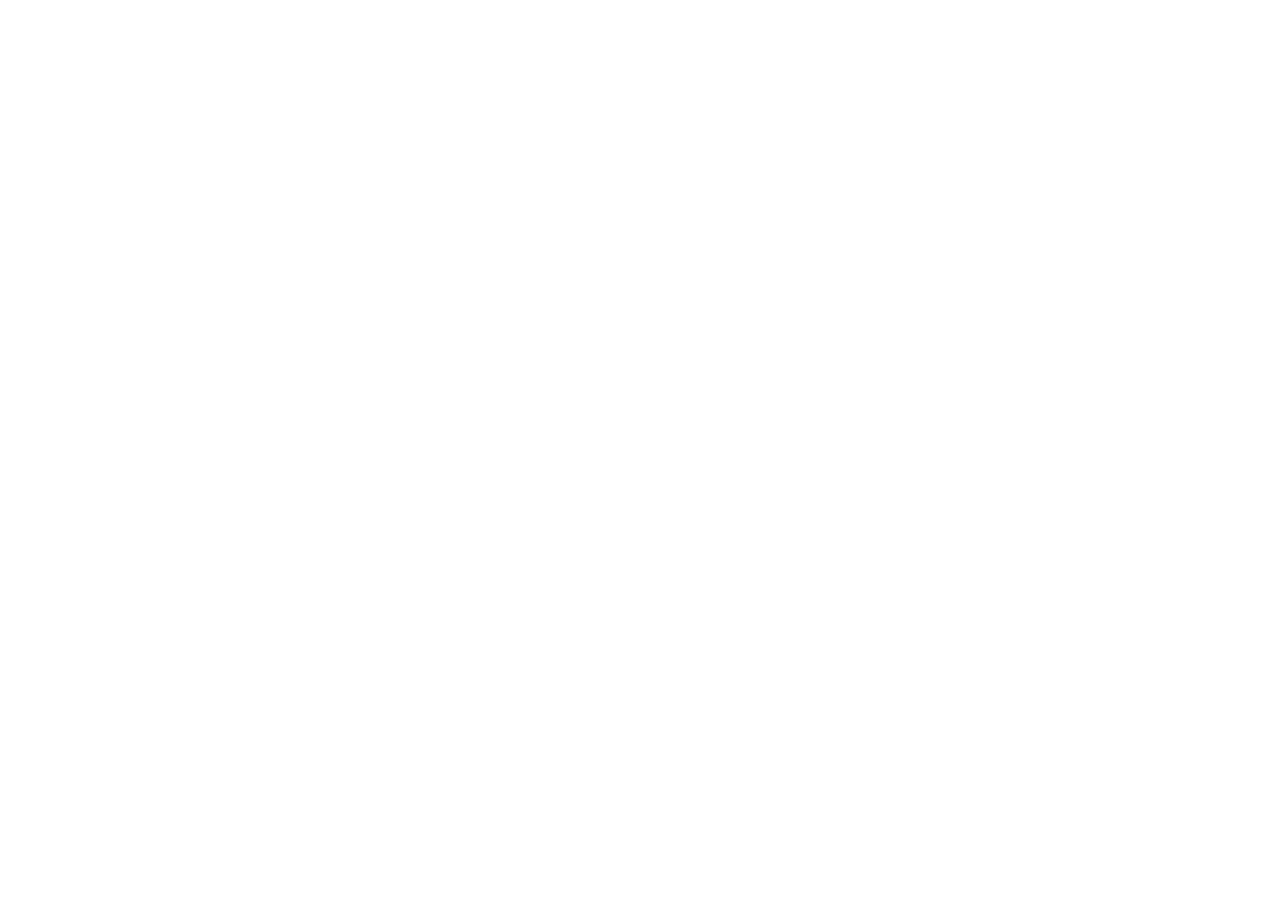
==== html/index.html @ c4ea5b0b "Initial commit" ====
<!DOCTYPE html>
<html lang="en">
<head>
    <meta charset="UTF-8">
    <meta name="viewport" content="width=device-width, initial-scale=1.0">
    <title>Document</title>
</head>
<body>
    
</body>
</html>
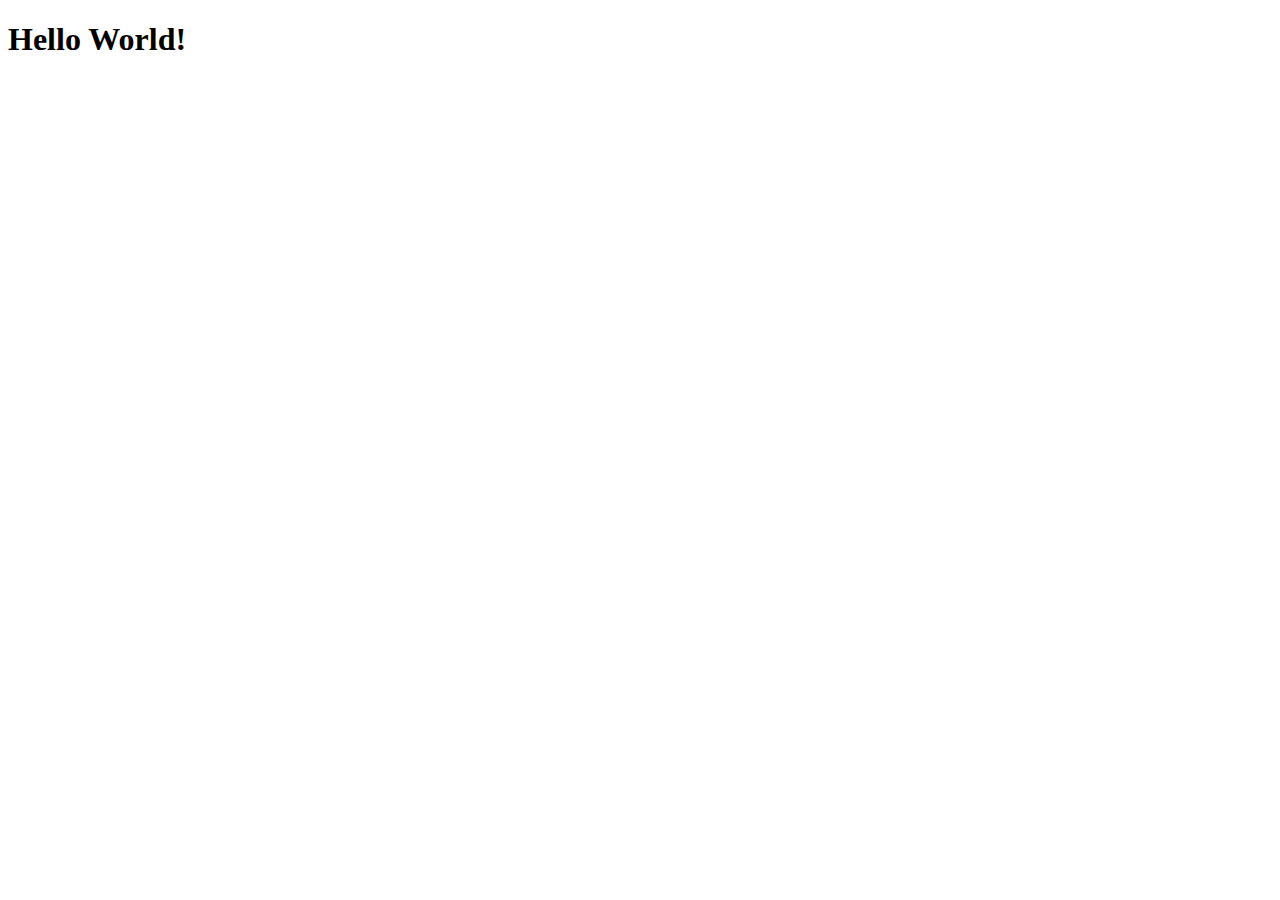
==== commit 833fb97f: "Update html file" ====
--- a/html/index.html
+++ b/html/index.html
@@ -3,9 +3,9 @@
 <head>
     <meta charset="UTF-8">
     <meta name="viewport" content="width=device-width, initial-scale=1.0">
-    <title>Document</title>
+    <title>Web App</title>
 </head>
 <body>
-    
+    <h1>Hello World!</h1>
 </body>
 </html>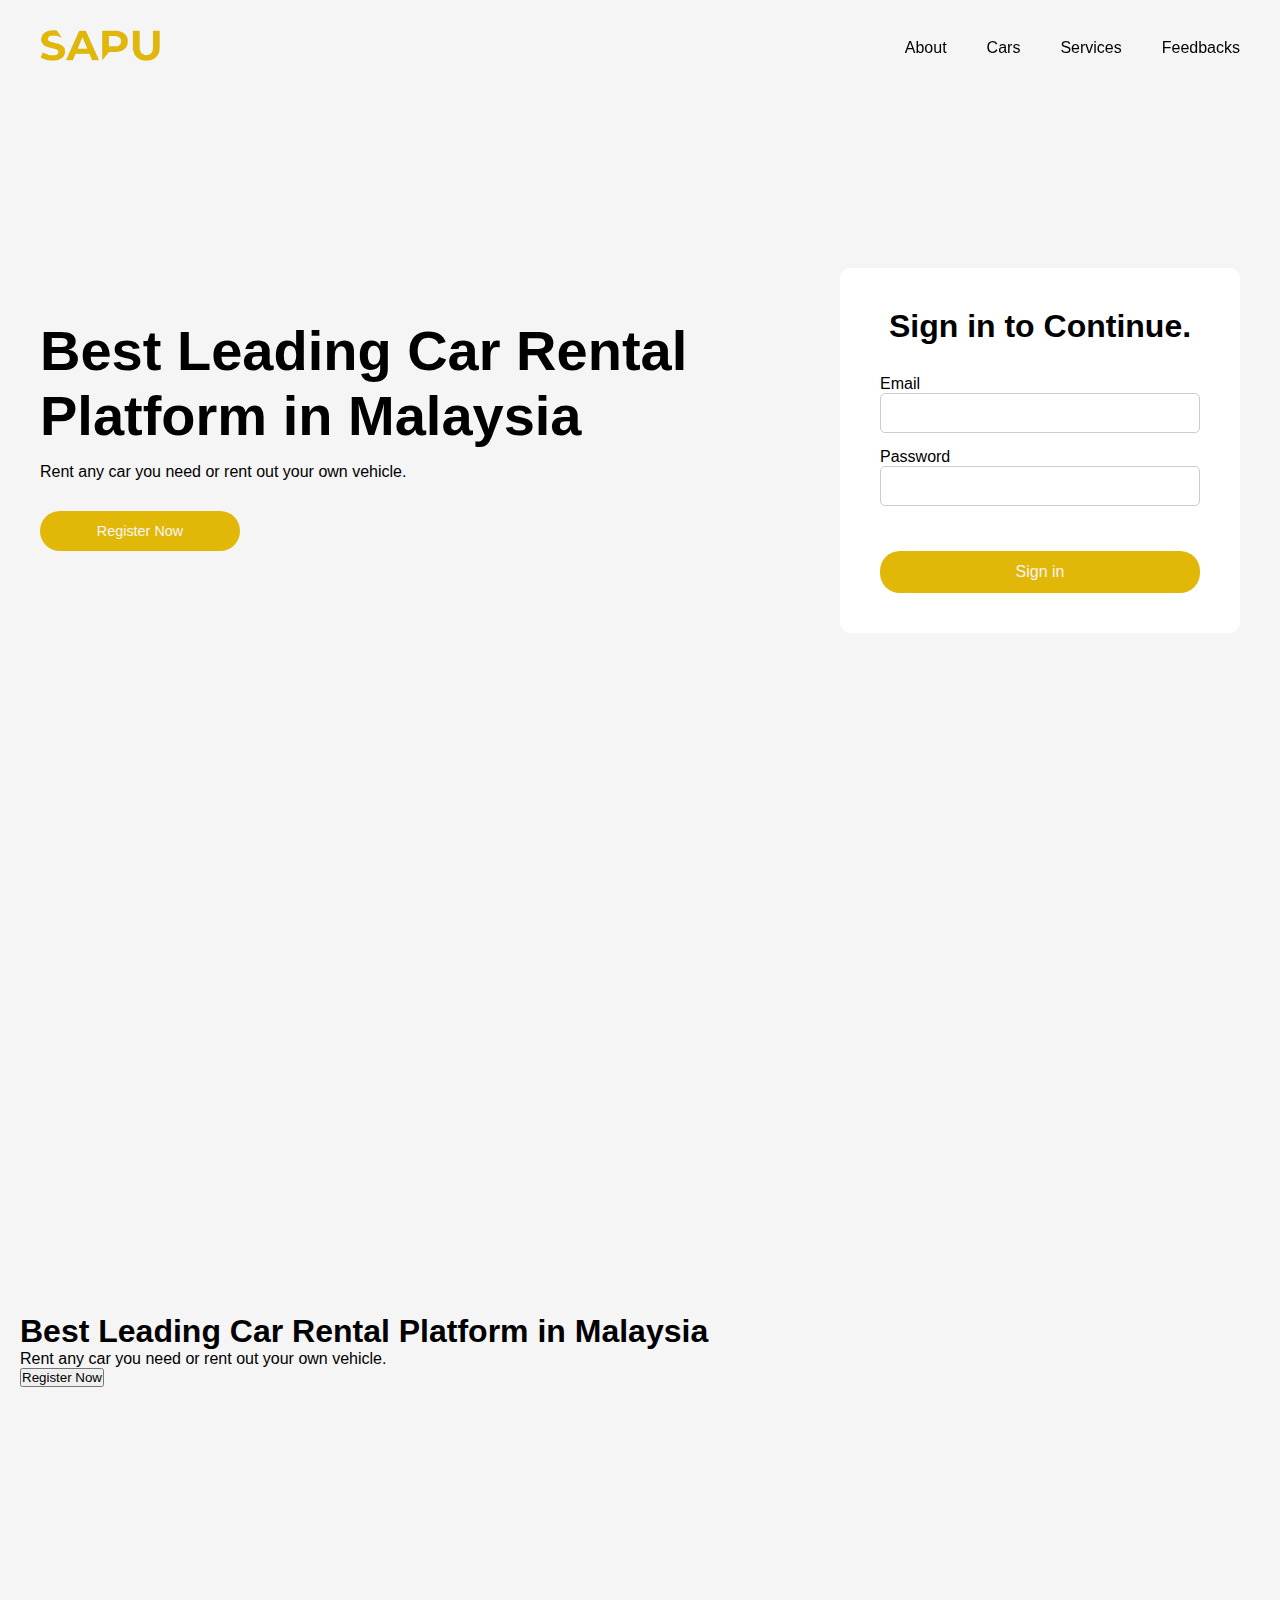
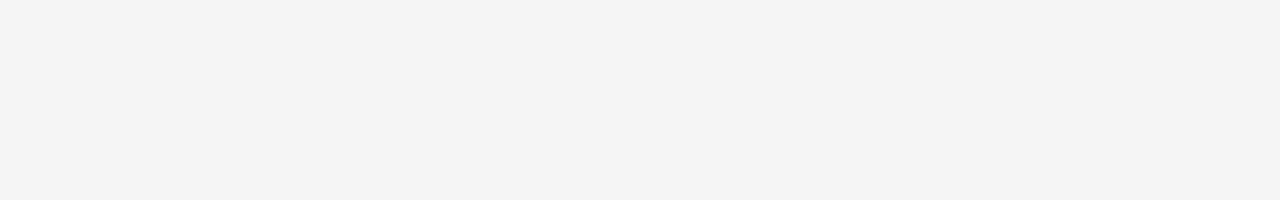
==== commit e670b18c: "First section created" ====
--- a/html/index.html
+++ b/html/index.html
@@ -3,9 +3,59 @@
 <head>
     <meta charset="UTF-8">
     <meta name="viewport" content="width=device-width, initial-scale=1.0">
-    <title>Web App</title>
+    <title>Sapu Car Rental Platform</title>
+    <link rel="stylesheet" href="/css/test_style.css">
+    <link rel="stylesheet" href="https://fonts.googleapis.com/css2?family=Material+Symbols+Outlined" />
 </head>
 <body>
-    <h1>Hello World!</h1>
+    <header>
+        <nav class="navigation-bar">
+            <a href="#" class="logo">
+                <img src="/images/logo_header.png" alt="Sapu Logo">
+            </a>
+            <ul class="menu-links">
+                <span id="close-menu-button" class="material-symbols-outlined">close</span>
+                <li><a href="#">About</a></li>
+                <li><a href="#">Cars</a></li>
+                <li><a href="#">Services</a></li>
+                <li><a href="#">Feedbacks</a></li>
+            </ul>
+            <span id="menu-button" class="material-symbols-outlined">menu</span>
+        </nav>
+    </header>
+
+    <section class="first-section">
+        <div class="container-content">
+            <div class="content">
+                <h1>Best Leading Car Rental Platform in Malaysia</h1>
+                <p>Rent any car you need or rent out your own vehicle.</p>
+                <button>Register Now</button>
+            </div>
+            <div class="sign-in-content">
+                <h1>Sign in to Continue.</h1>
+                <form>
+                    <div class="sign-in-form-group">
+                        <label for="email">Email</label>
+                        <input type="email" id="email" name="email" required>
+                    </div>
+                    <div class="sign-in-form-group">
+                        <label for="password">Password</label>
+                        <input type="password" id="password" name="password" required>
+                    </div>
+                    <button type="submit">Sign in</button>
+                </form>
+            </div>
+        </div>
+    </section>
+
+    <section class="second-section">
+        <div class="content">
+            <h1>Best Leading Car Rental Platform in Malaysia</h1>
+            <p>Rent any car you need or rent out your own vehicle.</p>
+            <button>Register Now</button>
+        </div>
+    </section>
+
+    <script src="/js/script.js"></script>
 </body>
 </html>--- a/css/test_style.css
+++ b/css/test_style.css
@@ -0,0 +1,212 @@
+:root {
+    --primary-color: #E2B808;
+    --secondary-color: #ffffff;
+    --primary-text-color: #000000; 
+    --secondary-text-color: #E2B808;
+    --background-color: #F5F5F5;
+}
+
+* {
+    margin: 0;
+    padding: 0;
+    box-sizing: border-box;
+    font-family: 'roboto-regular', sans-serif;
+}
+
+body {
+    background-color: var(--background-color);
+}
+
+header {
+    position: fixed;
+    top: 0;
+    left: 0;
+    width: 100%;
+    padding: 20px 0;
+}
+
+header .navigation-bar {
+    display: flex;
+    align-items: center;
+    max-width: 1200px;
+    width: 100%;
+    margin: 0 auto;
+    margin-top: 10px;
+    justify-content: space-between;
+}
+
+.navigation-bar .logo img {
+    width: 120px;
+    height: auto;
+}
+
+.navigation-bar .menu-links {
+    display: flex;
+    gap: 40px;
+}
+
+.navigation-bar ul {
+    list-style-type: none;
+}
+
+.navigation-bar a {
+    color: var(--primary-text-color);
+    font-weight: 500;
+    text-decoration: none;
+    transition: 0.2s ease;
+}
+
+.navigation-bar a:hover {
+    color: var(--primary-color);
+}
+
+.first-section, .second-section {
+    height: 100vh;
+    display: flex;
+    align-items: center;
+    padding: 20px;
+}
+
+.first-section .container-content, .second-section .container-content {
+    max-width: 1200px;
+    width: 100%;
+    margin: 0 auto;
+    display: flex;
+    justify-content: space-between;
+}
+
+.first-section .content {
+    padding-top: 50px;
+}
+
+.first-section .content h1 {
+    font-size: 3.5rem;
+    max-width: 700px;
+}
+
+.first-section .content p {
+    font-weight: 500;
+    margin-top: 15px;
+    max-width: 600px;
+}
+
+.first-section .content button {
+    background-color: var(--primary-color);
+    outline: none;
+    border: none;
+    font-size: 0.9rem;
+    font-weight: 500;
+    color: var(--background-color);
+    padding: 12px 30px;
+    border-radius: 20px;
+    width: 200px;
+    cursor: pointer;
+    margin-top: 30px;
+    transition: 0.5s ease;
+}
+
+.first-section .content button:hover {
+    background-color: var(--secondary-color);
+    color: var(--primary-color);
+}
+
+.first-section .sign-in-content {
+    background-color: var(--secondary-color);
+    padding: 40px;
+    border-radius: 10px;
+    max-width: 400px;
+    width: 100%;
+}
+
+.first-section .sign-in-content h1 {
+    margin-bottom: 30px;
+    text-align: center;
+}
+
+.first-section .sign-in-content form {
+    display: flex;
+    flex-direction: column;
+}
+
+.first-section .sign-in-content form .sign-in-form-group {
+    margin-bottom: 15px;
+    display: flex;
+    flex-direction: column;
+}
+
+.first-section .sign-in-content form label {
+    font-weight: 500;
+}
+
+.first-section .sign-in-content form input {
+    padding: 10px;
+    border: 1px solid #ccc;
+    border-radius: 5px;
+    font-size: 1rem;
+}
+
+.first-section .sign-in-content form button {
+    background-color: var(--primary-color);
+    color: var(--background-color);
+    border: none;
+    border-radius: 20px;
+    padding: 12px 30px;
+    margin-top: 30px;
+    cursor: pointer;
+    font-size: 1rem;
+    transition: 0.3s ease;
+}
+
+.first-section .sign-in-content form button:hover {
+    background-color: var(--background-color);
+    color: var(--primary-color);
+}
+
+#menu-button {
+    color: var(--primary-color);
+    cursor: pointer;
+    display: none;
+}
+
+#close-menu-button {
+    display: none;
+    color: var(--primary-color);
+    position: absolute;
+    right: 20px;
+    top: 20px;
+    cursor: pointer;
+}
+
+@media screen and (max-width: 900px) {
+    #menu-button, #close-menu-button {
+        display: block;
+    }
+
+    .first-section .content {
+        display: none;
+    }
+
+    .first-section .sign-in-content {
+        margin: 0 auto;
+    }
+
+    .navigation-bar .menu-links {
+        position: fixed;
+        left: -260px;
+        top: 0;
+        flex-direction: column;
+        width: 250px;
+        height: 100vh;
+        padding: 50px 50px;
+        background-color: var(--background-color);
+        transition:  left 0.5s ease;
+    }
+
+    header.show-mobile-menu .navigation-bar .menu-links {
+        left: 0;
+    }
+
+    .navigation-bar a {
+        color: var(--primary-text-color);
+    }
+}
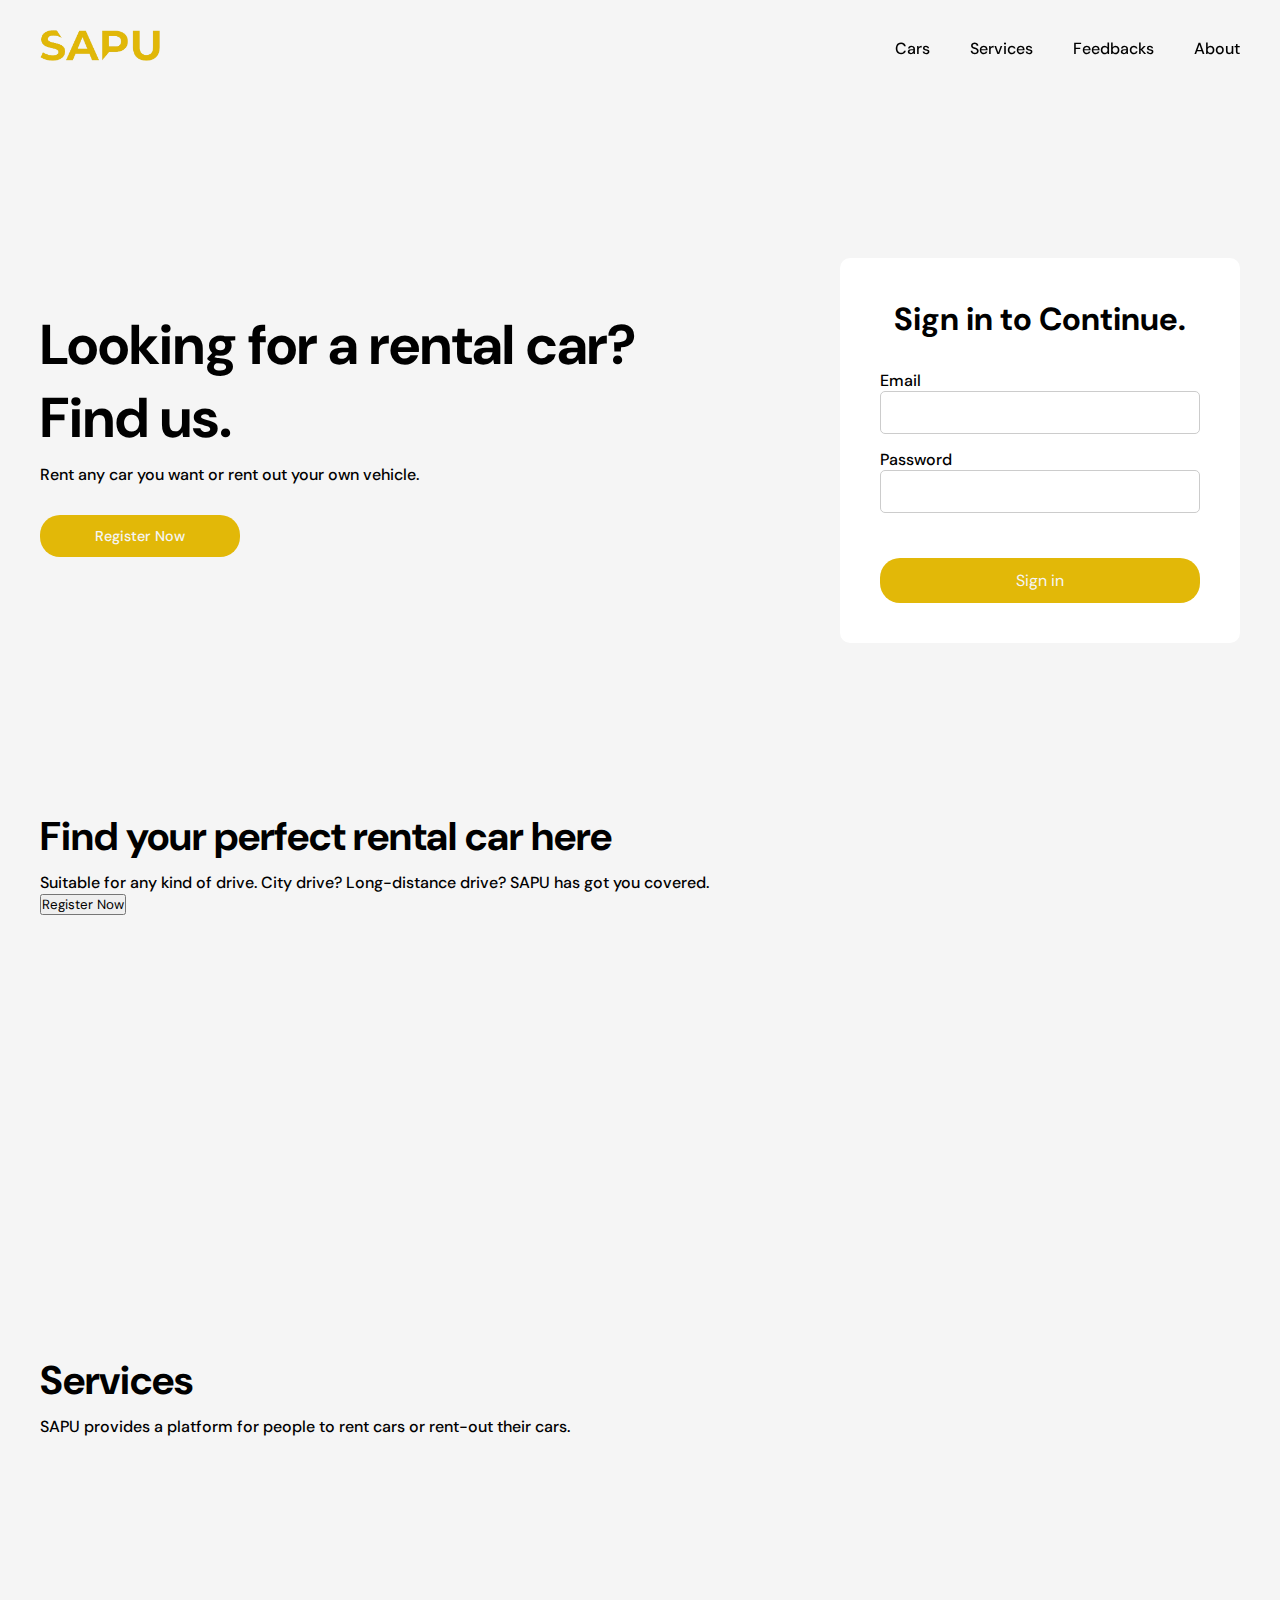
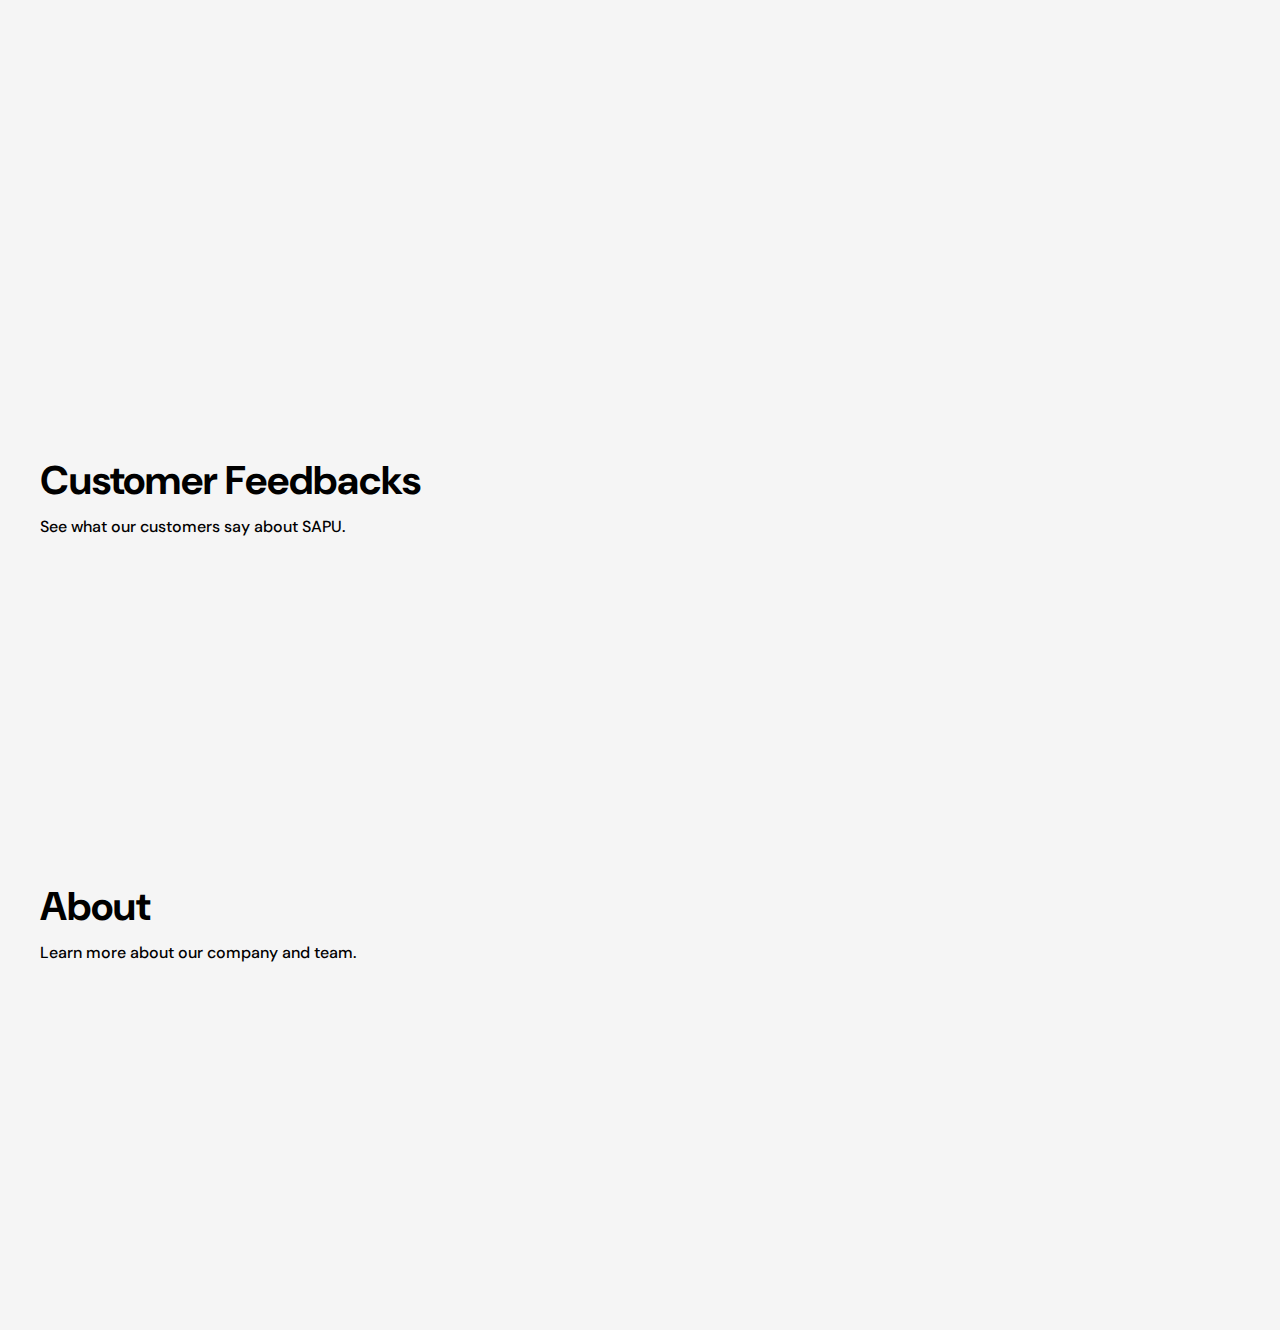
==== commit d94989d5: "Add another interface" ====
--- a/html/index.html
+++ b/html/index.html
@@ -15,10 +15,10 @@
             </a>
             <ul class="menu-links">
                 <span id="close-menu-button" class="material-symbols-outlined">close</span>
-                <li><a href="#">About</a></li>
-                <li><a href="#">Cars</a></li>
-                <li><a href="#">Services</a></li>
-                <li><a href="#">Feedbacks</a></li>
+                <li><a href="#cars">Cars</a></li>
+                <li><a href="#services">Services</a></li>
+                <li><a href="#feedbacks">Feedbacks</a></li>
+                <li><a href="#about">About</a></li>
             </ul>
             <span id="menu-button" class="material-symbols-outlined">menu</span>
         </nav>
@@ -27,8 +27,8 @@
     <section class="first-section">
         <div class="container-content">
             <div class="content">
-                <h1>Best Leading Car Rental Platform in Malaysia</h1>
-                <p>Rent any car you need or rent out your own vehicle.</p>
+                <h1>Looking for a rental car? Find us.</h1>
+                <p>Rent any car you want or rent out your own vehicle.</p>
                 <button>Register Now</button>
             </div>
             <div class="sign-in-content">
@@ -48,11 +48,40 @@
         </div>
     </section>
 
-    <section class="second-section">
-        <div class="content">
-            <h1>Best Leading Car Rental Platform in Malaysia</h1>
-            <p>Rent any car you need or rent out your own vehicle.</p>
-            <button>Register Now</button>
+    <section id="cars" class="second-section">
+        <div class="container-content">
+            <div class="content">
+                <h1>Find your perfect rental car here</h1>
+                <p>Suitable for any kind of drive. City drive? Long-distance drive? SAPU has got you covered.</p>
+                <button>Register Now</button>
+            </div>
+        </div>
+    </section>
+
+    <section id="services" class="third-section">
+        <div class="container-content">
+            <div class="content">
+                <h1>Services</h1>
+                <p>SAPU provides a platform for people to rent cars or rent-out their cars.</p>
+            </div>
+        </div>
+    </section>
+
+    <section id="Feedbacks" class="fourth-section">
+        <div class="container-content">
+            <div class="content">
+                <h1>Customer Feedbacks</h1>
+                <p>See what our customers say about SAPU.</p>
+            </div>
+        </div>
+    </section>
+
+    <section id="About" class="fifth-section">
+        <div class="container-content">
+            <div class="content">
+                <h1>About</h1>
+                <p>Learn more about our company and team.</p>
+            </div>
         </div>
     </section>
 
--- a/css/test_style.css
+++ b/css/test_style.css
@@ -1,3 +1,5 @@
+@import url('https://fonts.googleapis.com/css2?family=DM+Sans:ital,opsz,wght@0,9..40,100..1000;1,9..40,100..1000&family=Montserrat:ital,wght@0,100..900;1,100..900&family=Nunito:ital,wght@0,200..1000;1,200..1000&display=swap');
+
 :root {
     --primary-color: #E2B808;
     --secondary-color: #ffffff;
@@ -10,7 +12,7 @@
     margin: 0;
     padding: 0;
     box-sizing: border-box;
-    font-family: 'roboto-regular', sans-serif;
+    font-family: "DM Sans", sans-serif;
 }
 
 body {
@@ -60,19 +62,20 @@
     color: var(--primary-color);
 }
 
-.first-section, .second-section {
-    height: 100vh;
+.first-section, .third-section, .fourth-section {
+    height: 80vh;
     display: flex;
     align-items: center;
     padding: 20px;
 }
 
-.first-section .container-content, .second-section .container-content {
-    max-width: 1200px;
-    width: 100%;
-    margin: 0 auto;
-    display: flex;
-    justify-content: space-between;
+.first-section .container-content {
+    max-width: 1200px;
+    width: 100%;
+    margin: 0 auto;
+    display: flex;
+    justify-content: space-between;
+    margin-top: 180px;
 }
 
 .first-section .content {
@@ -86,7 +89,8 @@
 
 .first-section .content p {
     font-weight: 500;
-    margin-top: 15px;
+    font-size: 1rem;
+    margin-top: 10px;
     max-width: 600px;
 }
 
@@ -162,6 +166,98 @@
     color: var(--primary-color);
 }
 
+.second-section {
+    height: 20vh;
+}
+
+.second-section .container-content {
+    max-width: 1200px;
+    width: 100%;
+    margin: 0 auto;
+    display: flex;
+    justify-content: space-between;
+    margin-top: 90px;
+}
+
+.second-section .content h1 {
+    font-size: 2.5rem;
+}
+
+.second-section  .content p {
+    font-weight: 500;
+    font-size: 1rem;
+    margin-top: 10px;
+}
+
+.third-section {
+    height: 80vh;
+}
+
+.third-section .container-content {
+    max-width: 1200px;
+    width: 100%;
+    margin: 0 auto;
+    display: flex;
+    justify-content: space-between;
+    margin-top: 90px;
+}
+
+.third-section .content h1 {
+    font-size: 2.5rem;
+}
+
+.third-section  .content p {
+    font-weight: 500;
+    font-size: 1rem;
+    margin-top: 10px;
+}
+
+.fourth-section {
+    height: 80vh;
+}
+
+.fourth-section .container-content {
+    max-width: 1200px;
+    width: 100%;
+    margin: 0 auto;
+    display: flex;
+    justify-content: space-between;
+    margin-top: 50px;
+}
+
+.fourth-section .content h1 {
+    font-size: 2.5rem;
+}
+
+.fourth-section  .content p {
+    font-weight: 500;
+    font-size: 1rem;
+    margin-top: 10px;
+}
+
+.fifth-section {
+    height: 50vh;
+}
+
+.fifth-section .container-content {
+    max-width: 1200px;
+    width: 100%;
+    margin: 0 auto;
+    display: flex;
+    justify-content: space-between;
+    margin-top: 50px;
+}
+
+.fifth-section .content h1 {
+    font-size: 2.5rem;
+}
+
+.fifth-section  .content p {
+    font-weight: 500;
+    font-size: 1rem;
+    margin-top: 10px;
+}
+
 #menu-button {
     color: var(--primary-color);
     cursor: pointer;
@@ -177,17 +273,13 @@
     cursor: pointer;
 }
 
-@media screen and (max-width: 900px) {
+@media screen and (max-width: 1000px) {
     #menu-button, #close-menu-button {
         display: block;
     }
 
-    .first-section .content {
-        display: none;
-    }
-
-    .first-section .sign-in-content {
-        margin: 0 auto;
+    .navigation-bar {
+        padding: 0 20px;
     }
 
     .navigation-bar .menu-links {
@@ -209,4 +301,36 @@
     .navigation-bar a {
         color: var(--primary-text-color);
     }
-}
+
+    .first-section .container-content {
+        flex-direction: column;
+        align-items: center;
+    }
+    
+    .first-section .content {
+        text-align: center;
+        top: -50px;
+    }
+
+    .first-section .content h1 {
+        font-size: 3rem;
+    }
+
+    .first-section .content p {
+        margin: 20px auto;
+    }
+
+    .first-section .content button {
+        display: none;
+    }
+
+    .first-section .container-content .sign-in-content {
+        margin-top: 30px;
+    }
+}
+
+@media screen and (max-width: 1000px) {
+    .first-section .content h1 {
+        font-size: 2.5rem;
+    }
+}
